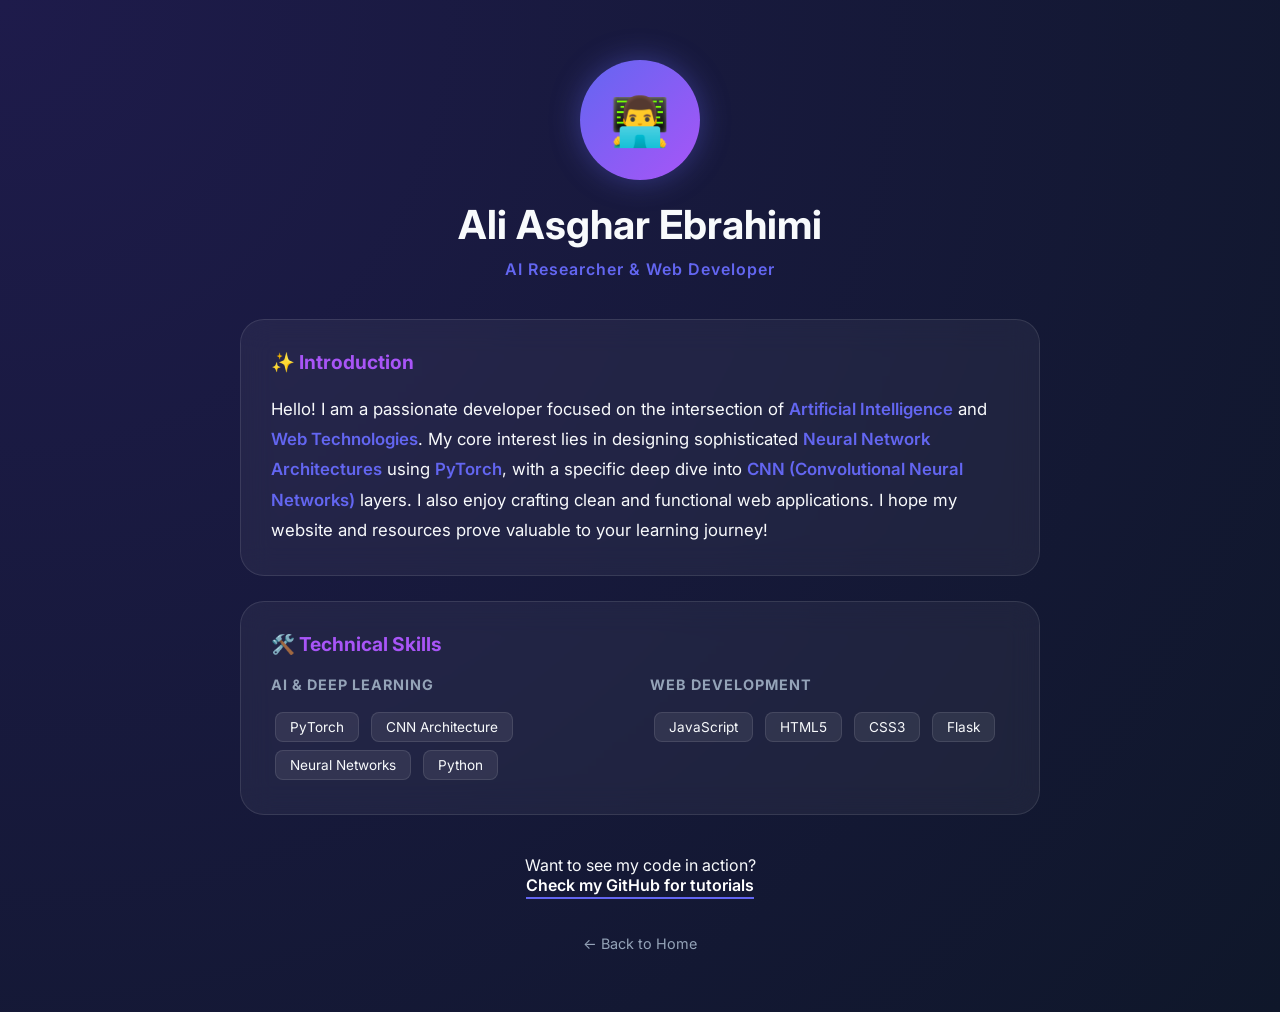
==== About.html @ 45d3e18f "Creating and filling out the 'About Me' file" ====
<!DOCTYPE html>
<html lang="en">
<head>
    <meta charset="UTF-8">
    <meta name="viewport" content="width=device-width, initial-scale=1.0">
    <title>About Me | Ali Asghar Ebrahimi</title>
    <style>
        @import url('https://fonts.googleapis.com/css2?family=Inter:wght@300;400;600;800&display=swap');

        :root {
            --primary: #6366f1;
            --secondary: #a855f7;
            --bg-dark: #0f172a;
            --glass: rgba(255, 255, 255, 0.05);
            --glass-border: rgba(255, 255, 255, 0.1);
            --text-main: #f8fafc;
            --text-dim: #94a3b8;
        }

        * { margin: 0; padding: 0; box-sizing: border-box; }

        body {
            font-family: 'Inter', sans-serif;
            background: radial-gradient(circle at top left, #1e1b4b, #0f172a);
            color: var(--text-main);
            min-height: 100vh;
            padding: 60px 20px;
            display: flex;
            justify-content: center;
        }

        .container {
            width: 100%;
            max-width: 800px;
            animation: fadeIn 1s ease-out;
        }

        @keyframes fadeIn {
            from { opacity: 0; }
            to { opacity: 1; }
        }

        .profile-section {
            text-align: center;
            margin-bottom: 40px;
        }

        .avatar-circle {
            width: 120px;
            height: 120px;
            margin: 0 auto 20px;
            background: linear-gradient(135deg, var(--primary), var(--secondary));
            border-radius: 50%;
            display: flex;
            justify-content: center;
            align-items: center;
            font-size: 3rem;
            box-shadow: 0 0 30px rgba(99, 102, 241, 0.4);
        }

        h1 { font-size: 2.5rem; margin-bottom: 10px; }
        .subtitle { color: var(--primary); font-weight: 600; letter-spacing: 1px; margin-bottom: 30px; }

        /* کارت‌ها */
        .glass-card {
            background: var(--glass);
            backdrop-filter: blur(15px);
            -webkit-backdrop-filter: blur(15px);
            border: 1px solid var(--glass-border);
            border-radius: 24px;
            padding: 30px;
            margin-bottom: 25px;
        }

        h2 {
            font-size: 1.2rem;
            margin-bottom: 20px;
            display: flex;
            align-items: center;
            gap: 10px;
            color: var(--secondary);
        }

        .bio-text {
            line-height: 1.8;
            color: var(--text-main);
            font-size: 1.05rem;
        }

        /* بخش مهارت‌ها */
        .skills-grid {
            display: grid;
            grid-template-columns: repeat(auto-fit, minmax(200px, 1fr));
            gap: 20px;
        }

        .skill-group h3 {
            font-size: 0.9rem;
            color: var(--text-dim);
            margin-bottom: 15px;
            text-transform: uppercase;
            letter-spacing: 1px;
        }

        .skill-tag {
            display: inline-block;
            background: rgba(255, 255, 255, 0.08);
            padding: 6px 14px;
            border-radius: 8px;
            font-size: 0.85rem;
            margin: 4px;
            border: 1px solid var(--glass-border);
            transition: all 0.3s;
        }

        .skill-tag:hover {
            background: var(--primary);
            transform: translateY(-3px);
        }

        .highlight {
            color: var(--primary);
            font-weight: 600;
        }

        /* فوتر مخصوص این صفحه */
        .about-footer {
            text-align: center;
            margin-top: 40px;
        }

        .cta-link {
            color: white;
            text-decoration: none;
            font-weight: 600;
            border-bottom: 2px solid var(--primary);
            padding-bottom: 2px;
            transition: all 0.3s;
        }

        .cta-link:hover {
            color: var(--secondary);
            border-color: var(--secondary);
        }

        .back-btn {
            display: block;
            text-align: center;
            margin-top: 40px;
            text-decoration: none;
            color: var(--text-dim);
            font-size: 0.9rem;
        }

        @media (max-width: 600px) {
            h1 { font-size: 2rem; }
            .skills-grid { grid-template-columns: 1fr; }
        }
    </style>
</head>
<body>

    <div class="container">
        <!-- بخش پروفایل -->
        <section class="profile-section">
            <div class="avatar-circle">👨‍💻</div>
            <h1>Ali Asghar Ebrahimi</h1>
            <p class="subtitle">AI Researcher & Web Developer</p>
        </section>

        <!-- بخش بیوگرافی -->
        <section class="glass-card">
            <h2>✨ Introduction</h2>
            <p class="bio-text">
                Hello! I am a passionate developer focused on the intersection of <span class="highlight">Artificial Intelligence</span> and <span class="highlight">Web Technologies</span>. 
                My core interest lies in designing sophisticated <span class="highlight">Neural Network Architectures</span> using <span class="highlight">PyTorch</span>, with a specific deep dive into <span class="highlight">CNN (Convolutional Neural Networks)</span> layers. 
                I also enjoy crafting clean and functional web applications. I hope my website and resources prove valuable to your learning journey!
            </p>
        </section>

        <!-- بخش مهارت‌ها -->
        <section class="glass-card">
            <h2>🛠️ Technical Skills</h2>
            <div class="skills-grid">
                <!-- گروه هوش مصنوعی -->
                <div class="skill-group">
                    <h3>AI & Deep Learning</h3>
                    <span class="skill-tag">PyTorch</span>
                    <span class="skill-tag">CNN Architecture</span>
                    <span class="skill-tag">Neural Networks</span>
                    <span class="skill-tag">Python</span>
                </div>
                <!-- گروه وب -->
                <div class="skill-group">
                    <h3>Web Development</h3>
                    <span class="skill-tag">JavaScript</span>
                    <span class="skill-tag">HTML5</span>
                    <span class="skill-tag">CSS3</span>
                    <span class="skill-tag">Flask</span>
                </div>
            </div>
        </section>

        <!-- بخش دعوت به اقدام -->
        <footer class="about-footer">
            <p>Want to see my code in action?</p>
            <a href="https://github.com/aliasgharebrahimi" target="_blank" class="cta-link">Check my GitHub for tutorials</a>
            
            <a href="index.html" class="back-btn">← Back to Home</a>
        </footer>
    </div>

</body>
</html>
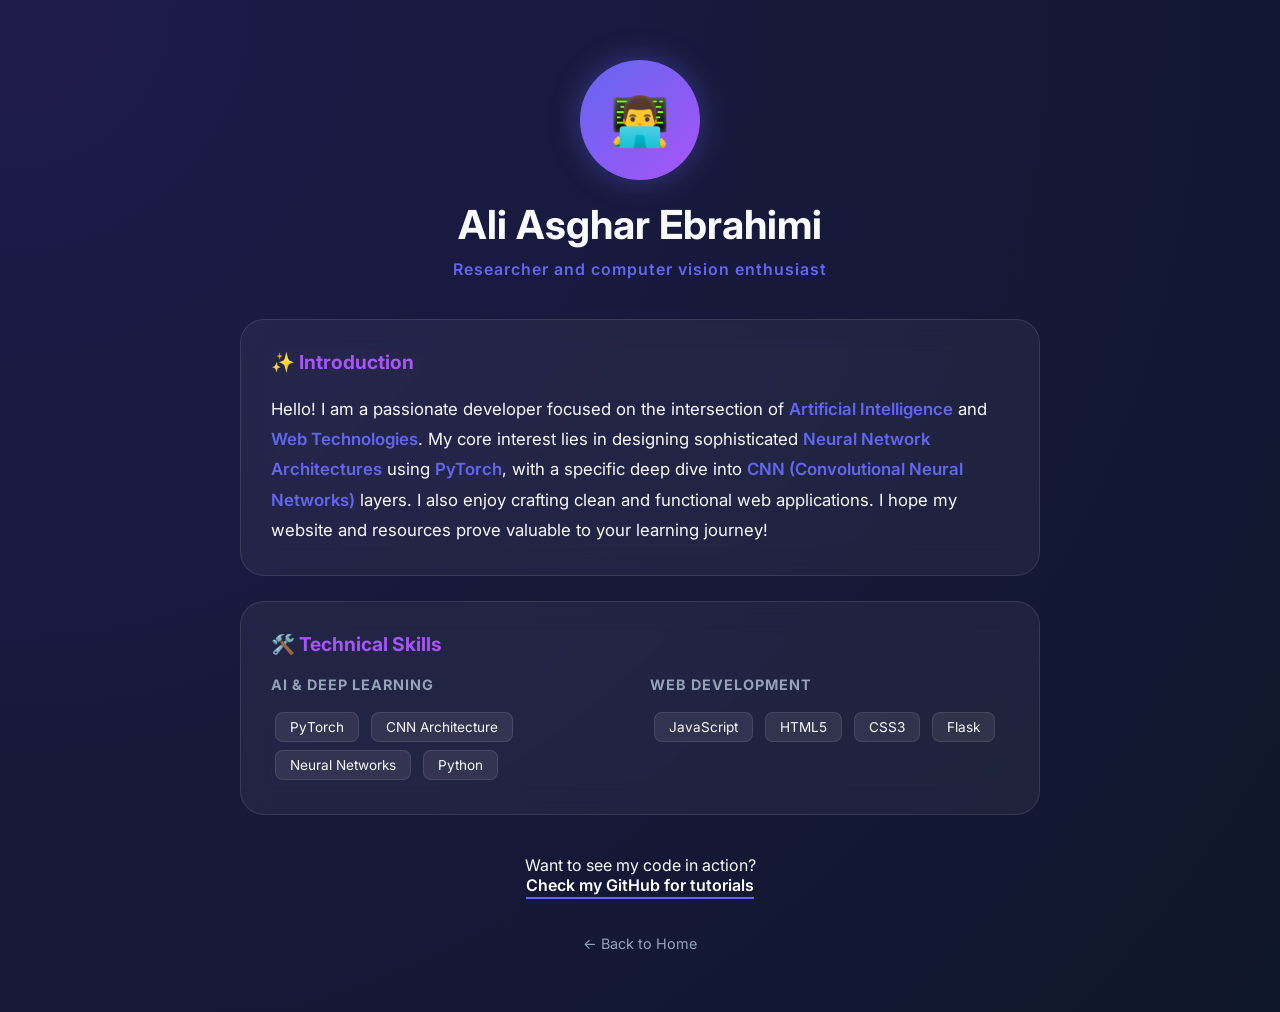
==== commit ebfab0ba: "Updata" ====
--- a/About.html
+++ b/About.html
@@ -165,7 +165,7 @@
         <section class="profile-section">
             <div class="avatar-circle">👨‍💻</div>
             <h1>Ali Asghar Ebrahimi</h1>
-            <p class="subtitle">AI Researcher & Web Developer</p>
+            <p class="subtitle">Researcher and computer vision enthusiast</p>
         </section>
 
         <!-- بخش بیوگرافی -->
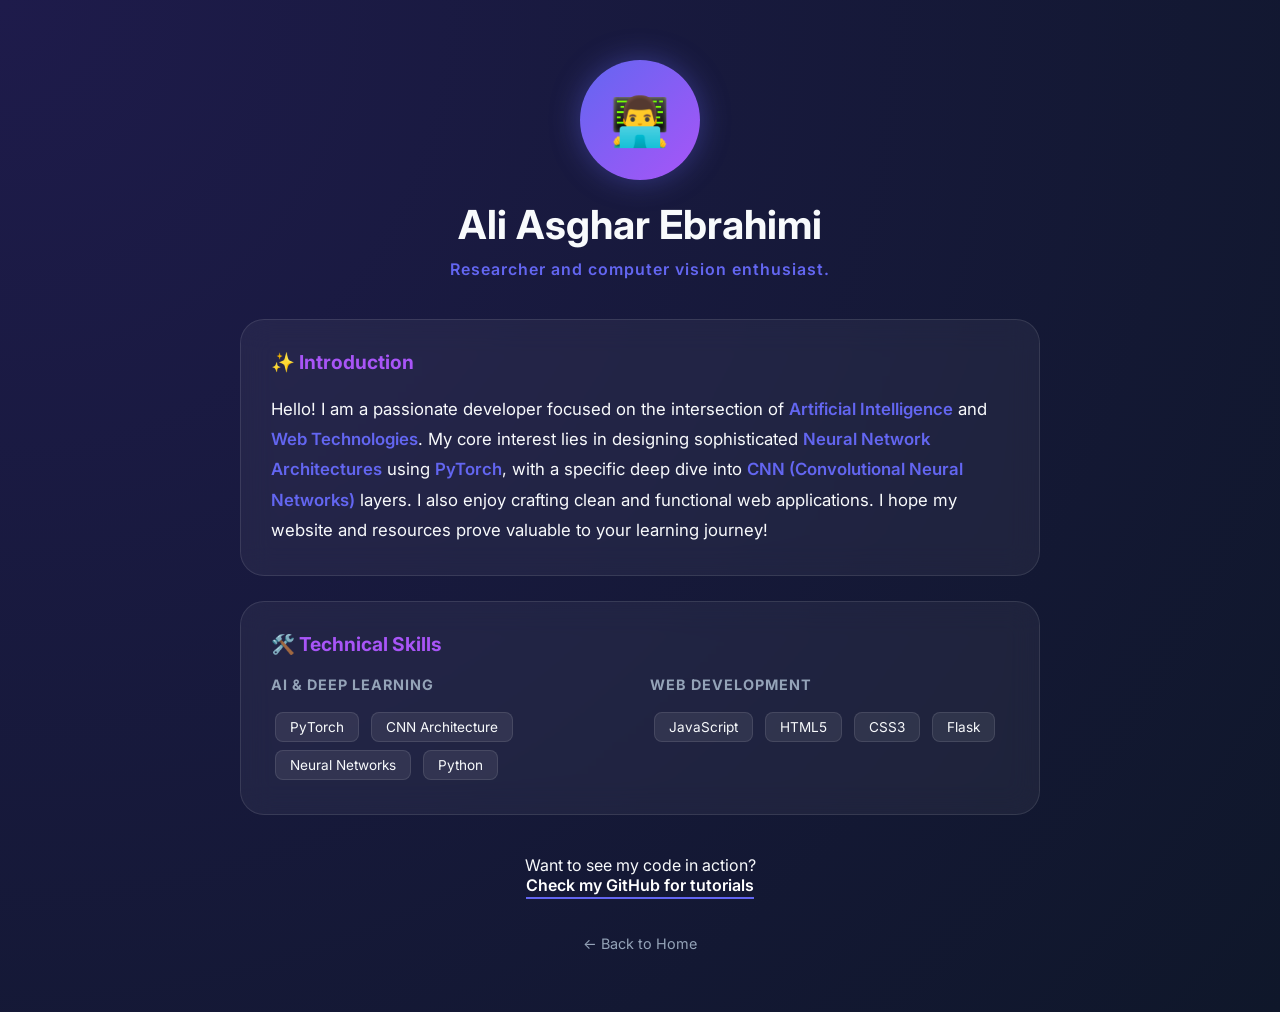
==== commit 8432cc72: "Updata" ====
--- a/About.html
+++ b/About.html
@@ -165,7 +165,7 @@
         <section class="profile-section">
             <div class="avatar-circle">👨‍💻</div>
             <h1>Ali Asghar Ebrahimi</h1>
-            <p class="subtitle">Researcher and computer vision enthusiast</p>
+            <p class="subtitle">Researcher and computer vision enthusiast.</p>
         </section>
 
         <!-- بخش بیوگرافی -->
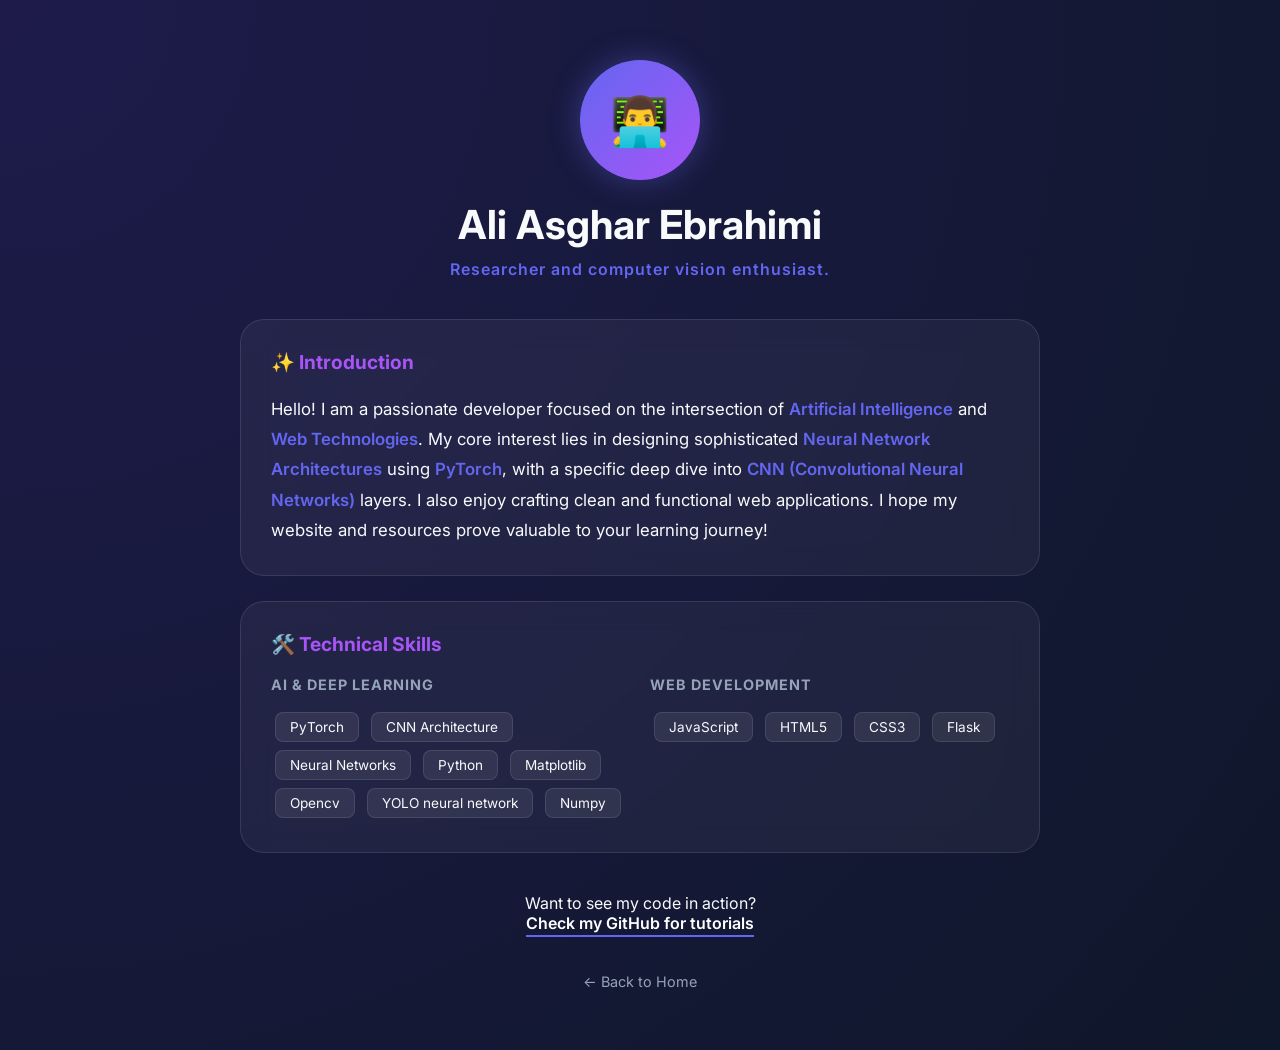
==== commit 81047cc3: "Adding new skills" ====
--- a/About.html
+++ b/About.html
@@ -189,6 +189,10 @@
                     <span class="skill-tag">CNN Architecture</span>
                     <span class="skill-tag">Neural Networks</span>
                     <span class="skill-tag">Python</span>
+                    <span class="skill-tag">Matplotlib</span>
+                    <span class="skill-tag">Opencv</span>
+                    <span class="skill-tag">YOLO neural network</span>
+                    <span class="skill-tag">Numpy</span>
                 </div>
                 <!-- گروه وب -->
                 <div class="skill-group">
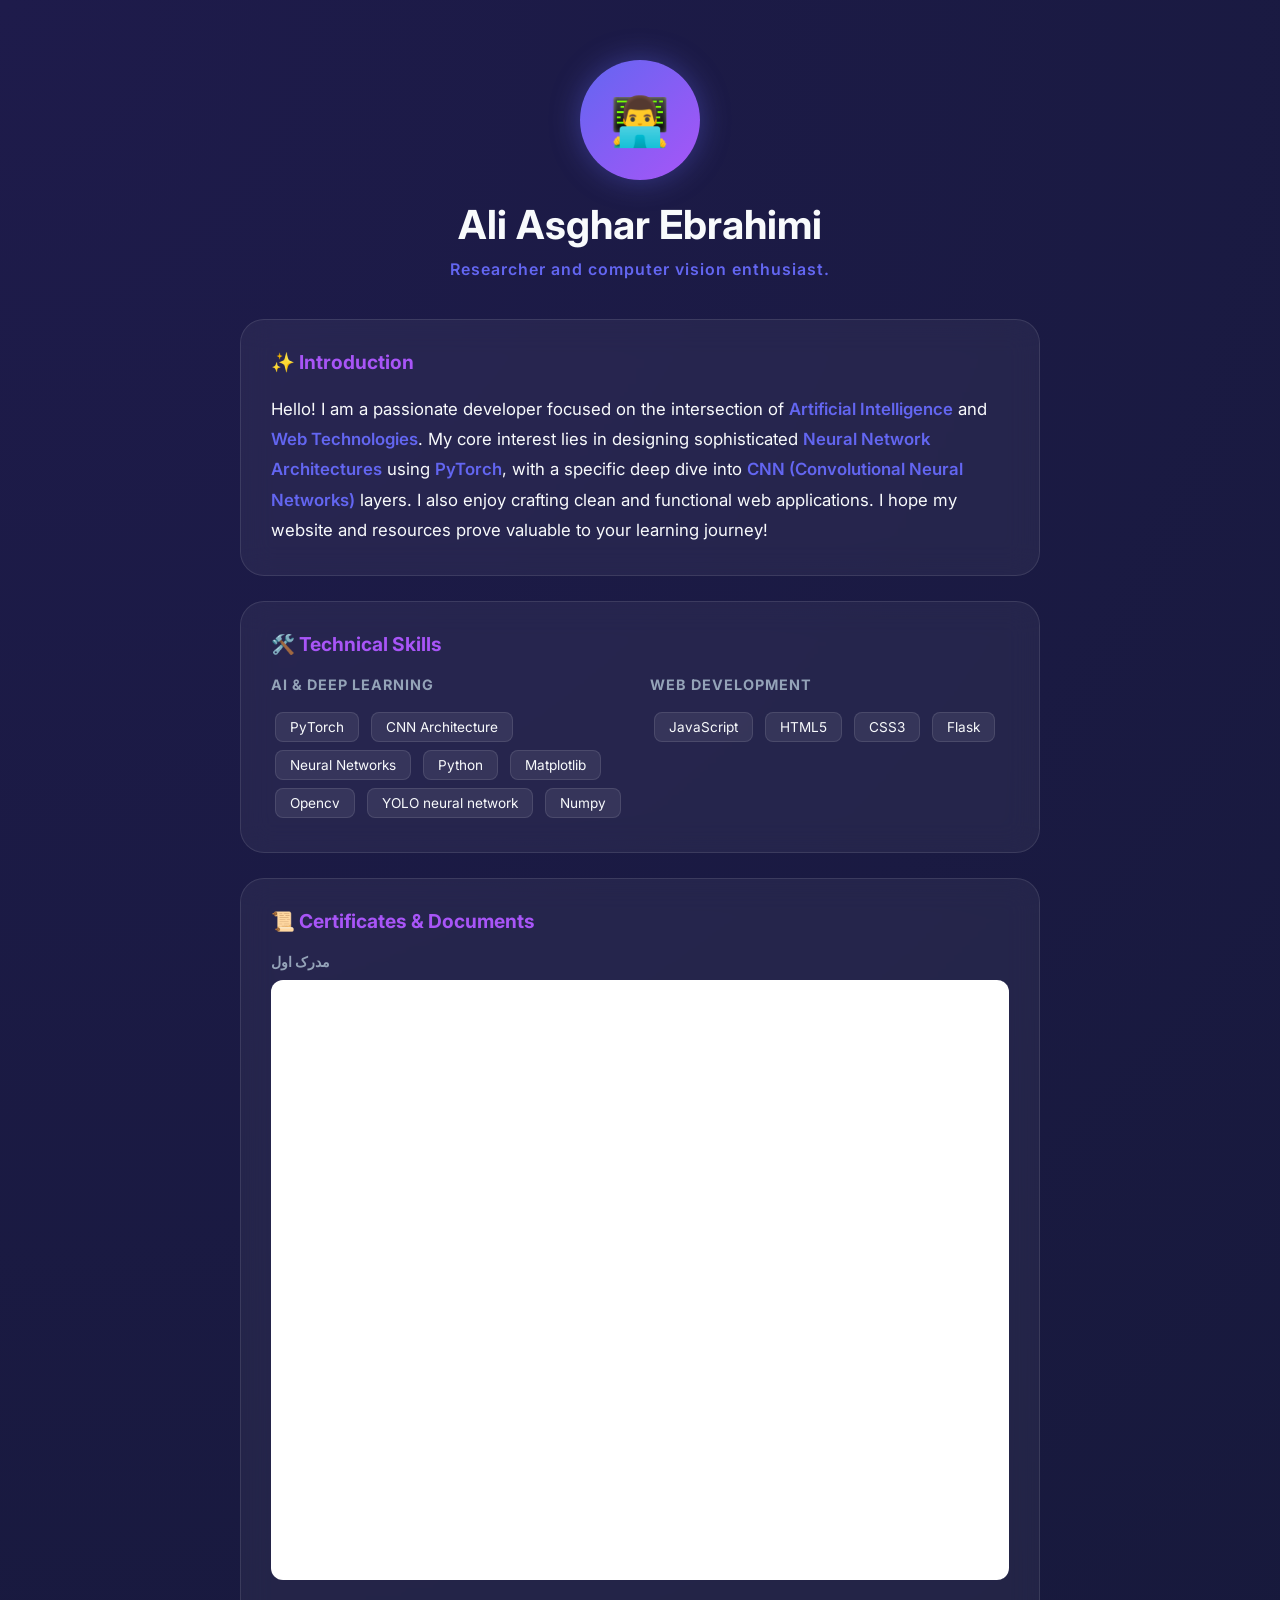
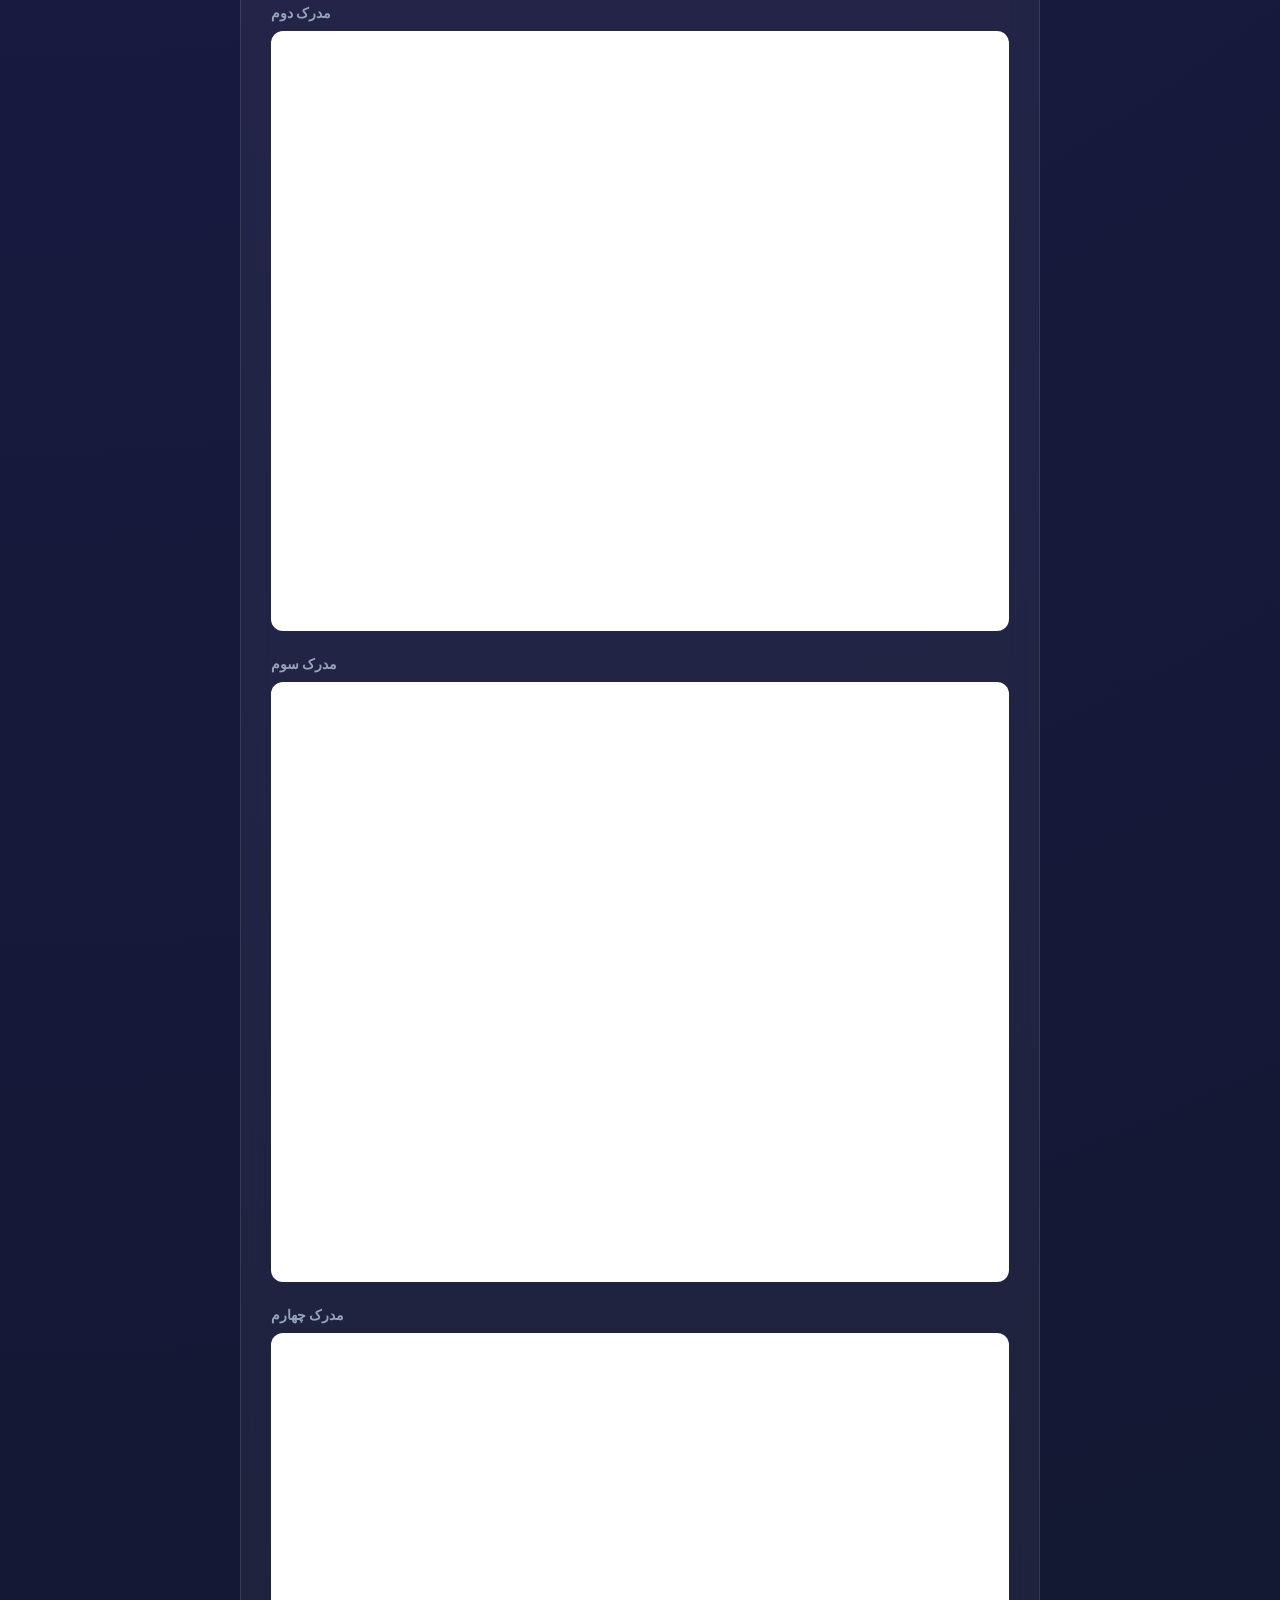
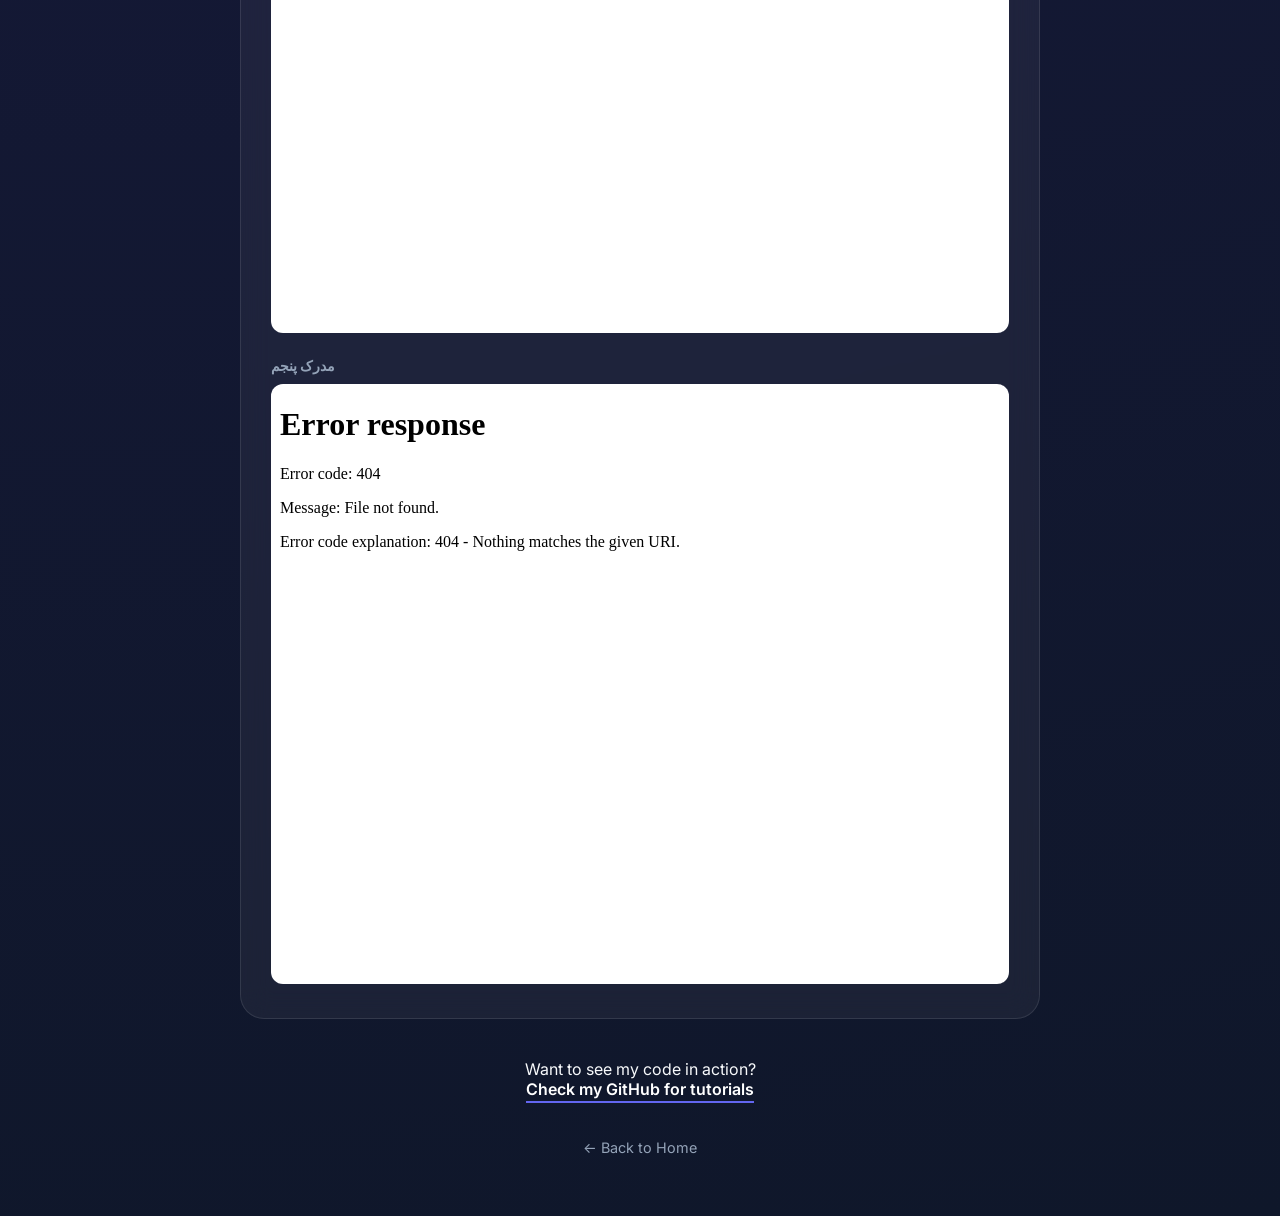
==== commit 8f4a887f: "Add Degree" ====
--- a/About.html
+++ b/About.html
@@ -204,6 +204,43 @@
                 </div>
             </div>
         </section>
+<section class="glass-card">
+    <h2>📜 Certificates & Documents</h2>
+    <div style="display: flex; flex-direction: column; gap: 20px;">
+        
+        <!-- مدرک ۱ -->
+        <div>
+            <h3 style="color: var(--text-dim); margin-bottom: 10px; font-size: 0.9rem;">مدرک اول</h3>
+            <iframe src="./01.pdf" width="100%" height="600px" style="border: 1px solid var(--glass-border); border-radius: 12px; background: white;"></iframe>
+        </div>
+
+        <!-- مدرک ۲ -->
+        <div>
+            <h3 style="color: var(--text-dim); margin-bottom: 10px; font-size: 0.9rem;">مدرک دوم</h3>
+            <iframe src="02.pdf" width="100%" height="600px" style="border: 1px solid var(--glass-border); border-radius: 12px; background: white;"></iframe>
+        </div>
+
+        <div>
+            <h3 style="color: var(--text-dim); margin-bottom: 10px; font-size: 0.9rem;">مدرک سوم</h3>
+            <iframe src="03.pdf" width="100%" height="600px" style="border: 1px solid var(--glass-border); border-radius: 12px; background: white;"></iframe>
+        </div>
+
+        <div>
+            <h3 style="color: var(--text-dim); margin-bottom: 10px; font-size: 0.9rem;">مدرک چهارم</h3>
+            <iframe src="04.pdf" width="100%" height="600px" style="border: 1px solid var(--glass-border); border-radius: 12px; background: white;"></iframe>
+        </div>
+
+        <div>
+            <h3 style="color: var(--text-dim); margin-bottom: 10px; font-size: 0.9rem;">مدرک پنجم</h3>
+            <iframe src="05.pdf" width="100%" height="600px" style="border: 1px solid var(--glass-border); border-radius: 12px; background: white;"></iframe>
+        </div>
+
+        <!-- بقیه مدارک رو هم همینطور اضافه کن -->
+        <!-- برای مدرک ۳ تا ۵ هم همین بلوک رو کپی کن و اسم فایل رو عوض کن -->
+
+    </div>
+</section>
+
 
         <!-- بخش دعوت به اقدام -->
         <footer class="about-footer">
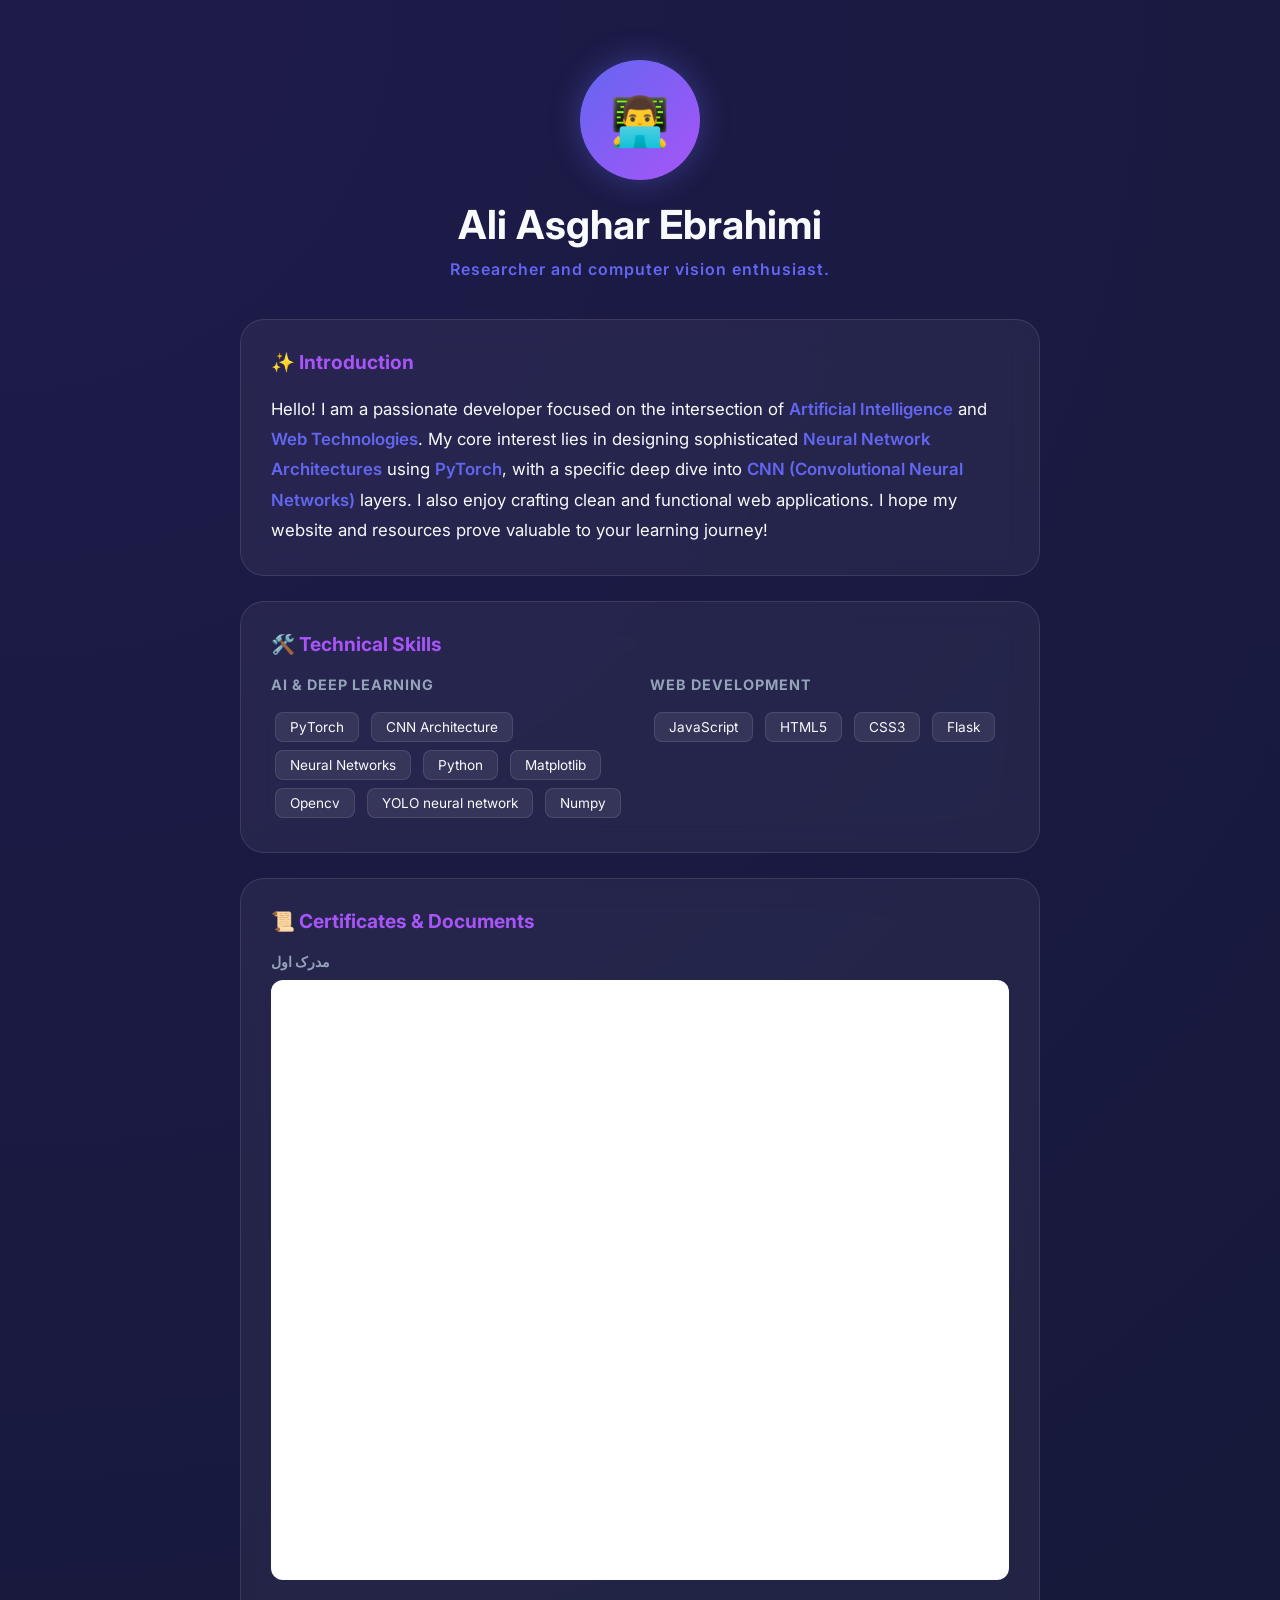
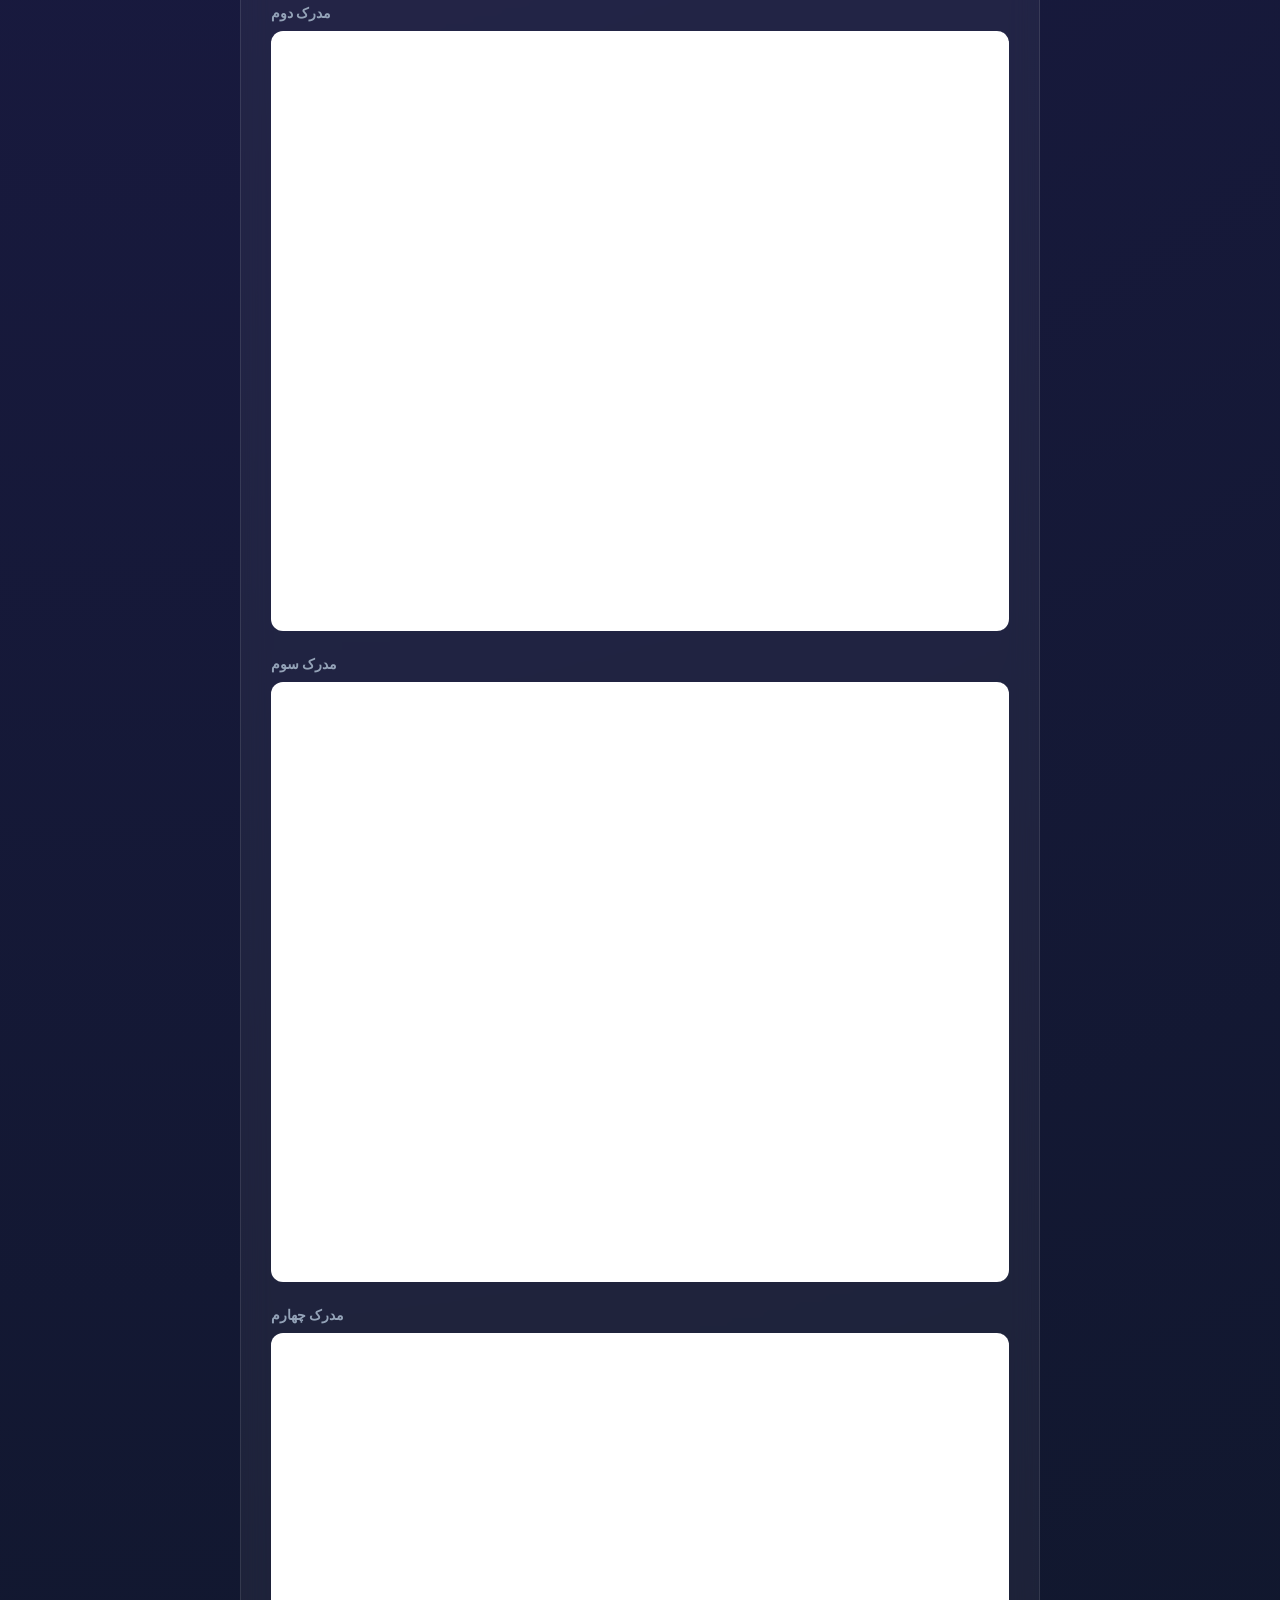
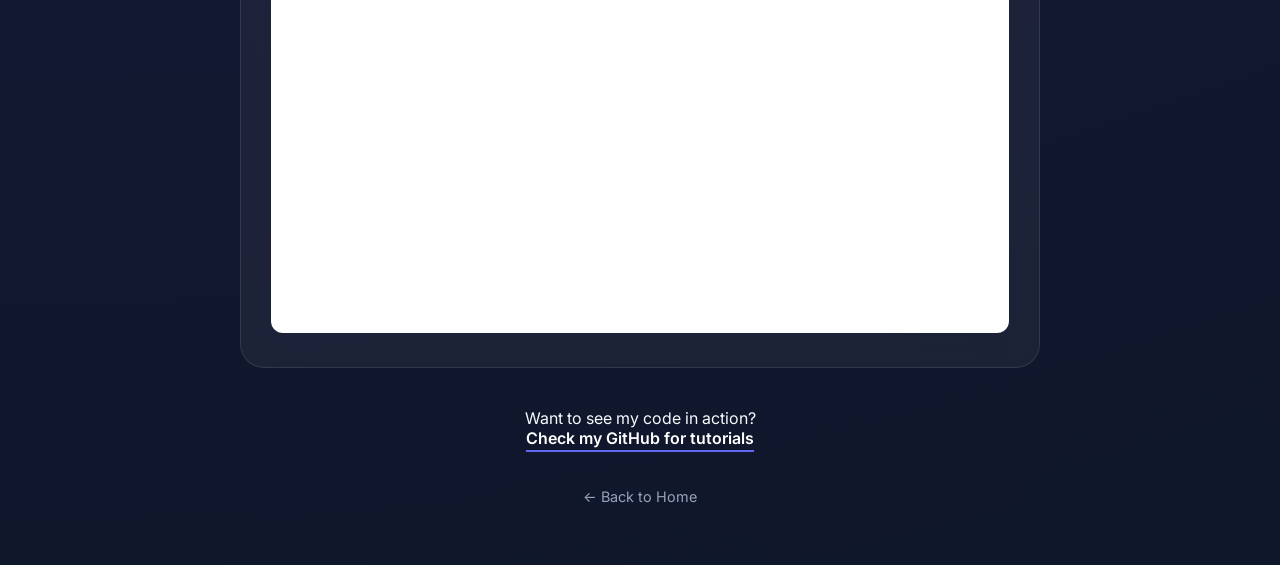
==== commit 757a7170: "Delete div 5" ====
--- a/About.html
+++ b/About.html
@@ -230,10 +230,10 @@
             <iframe src="04.pdf" width="100%" height="600px" style="border: 1px solid var(--glass-border); border-radius: 12px; background: white;"></iframe>
         </div>
 
-        <div>
+        <!-- <div>
             <h3 style="color: var(--text-dim); margin-bottom: 10px; font-size: 0.9rem;">مدرک پنجم</h3>
             <iframe src="05.pdf" width="100%" height="600px" style="border: 1px solid var(--glass-border); border-radius: 12px; background: white;"></iframe>
-        </div>
+        </div> -->
 
         <!-- بقیه مدارک رو هم همینطور اضافه کن -->
         <!-- برای مدرک ۳ تا ۵ هم همین بلوک رو کپی کن و اسم فایل رو عوض کن -->
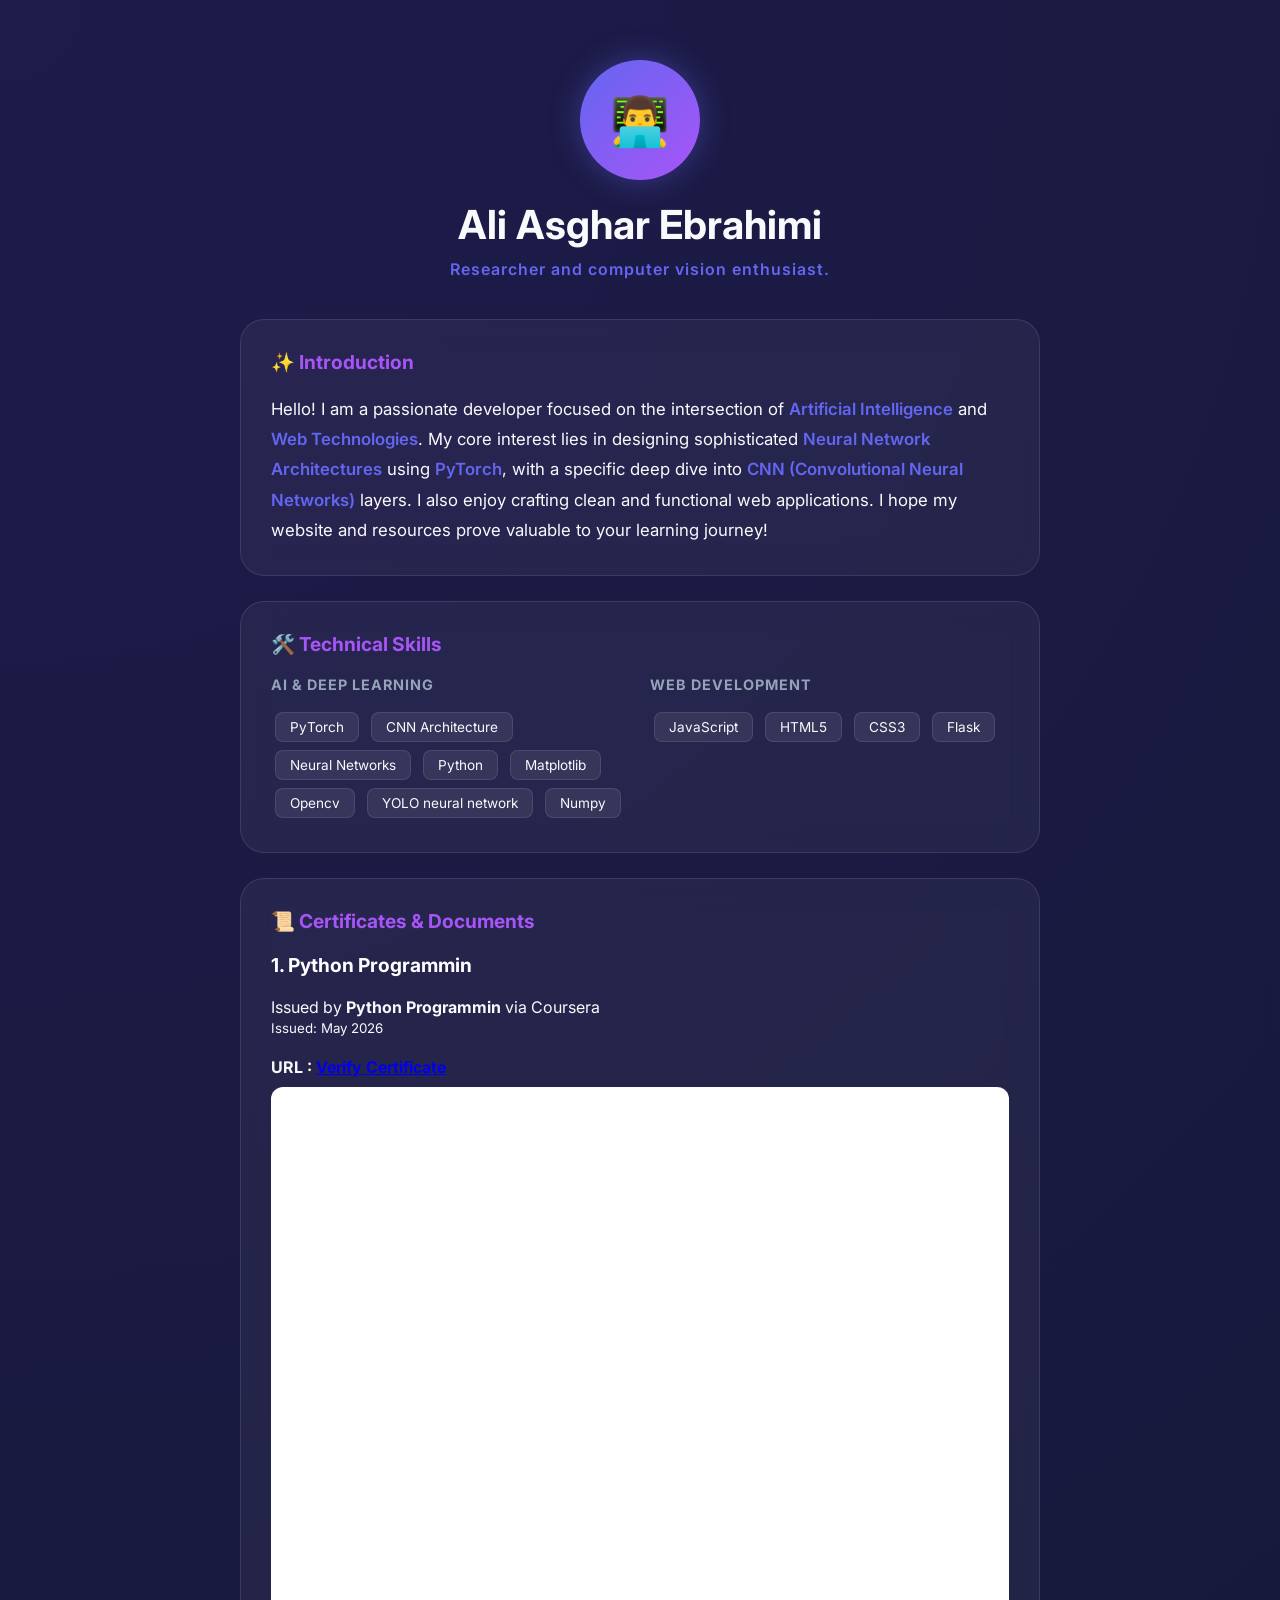
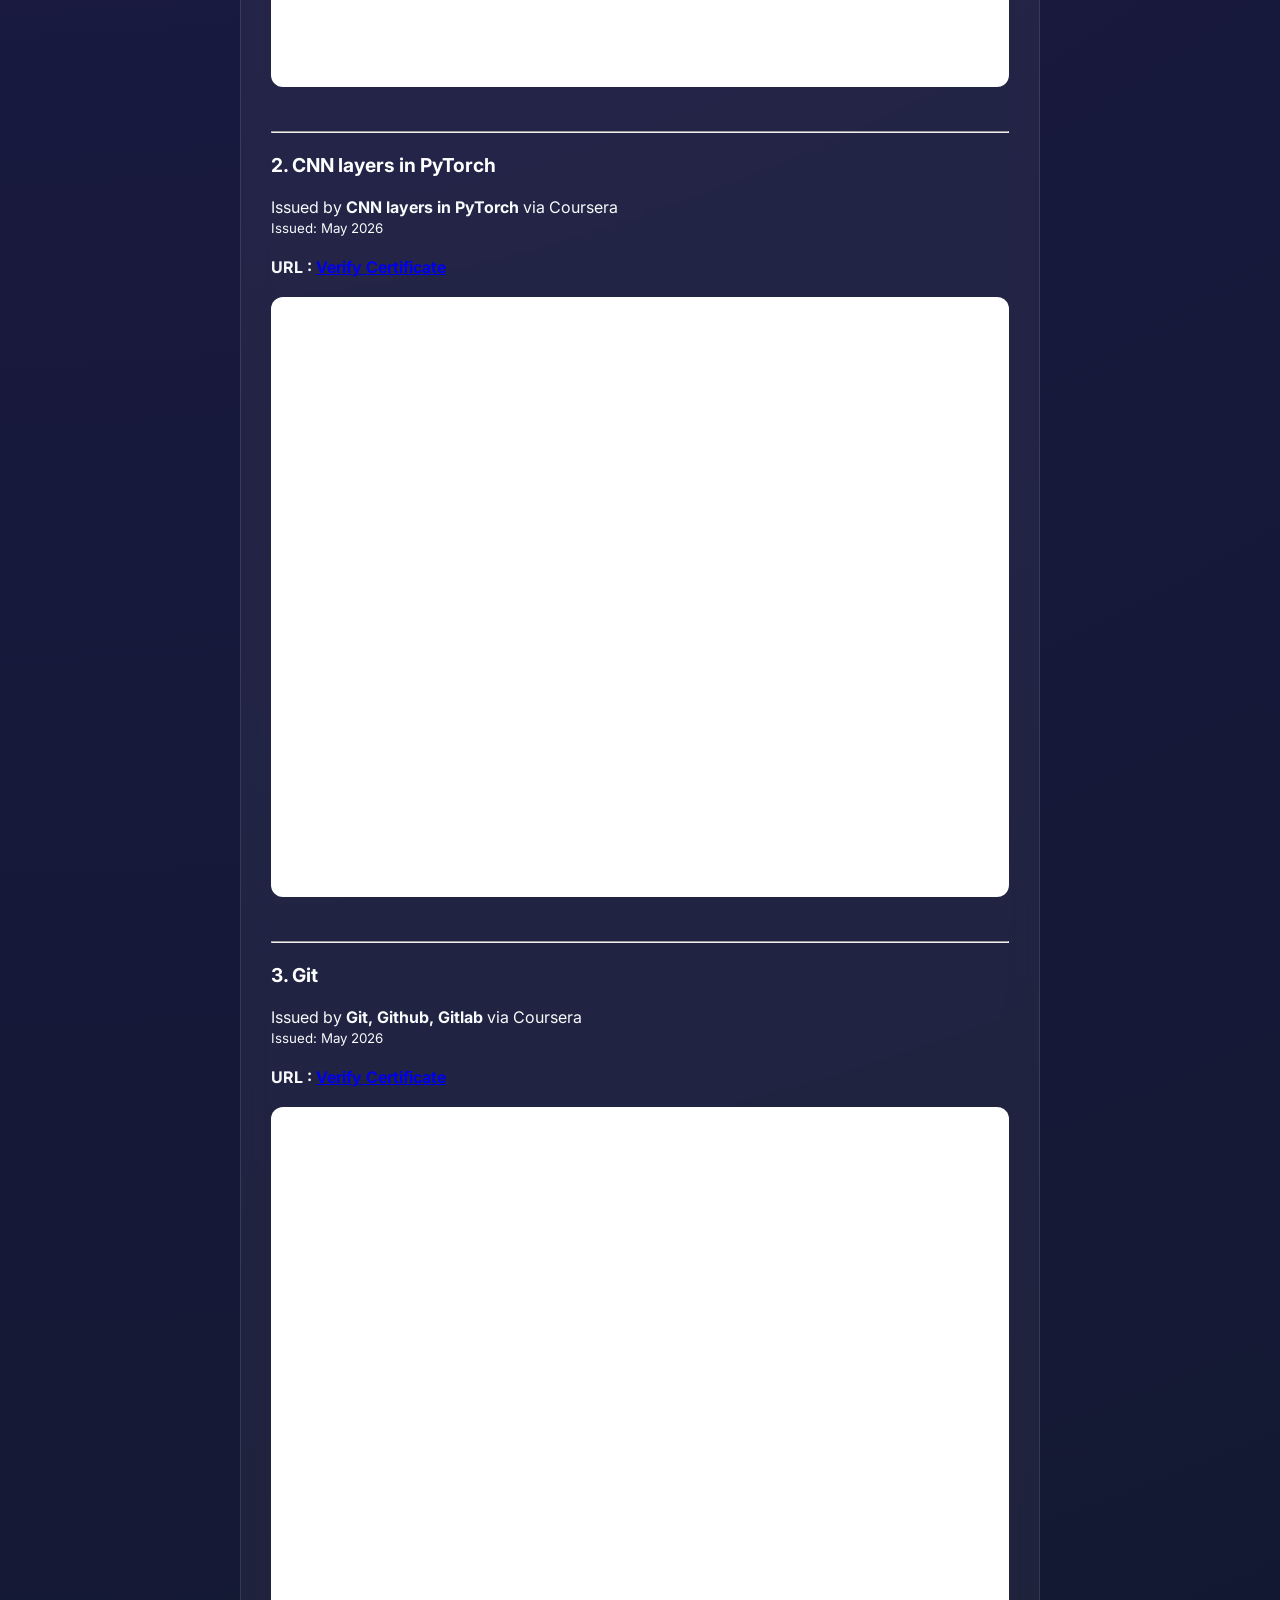
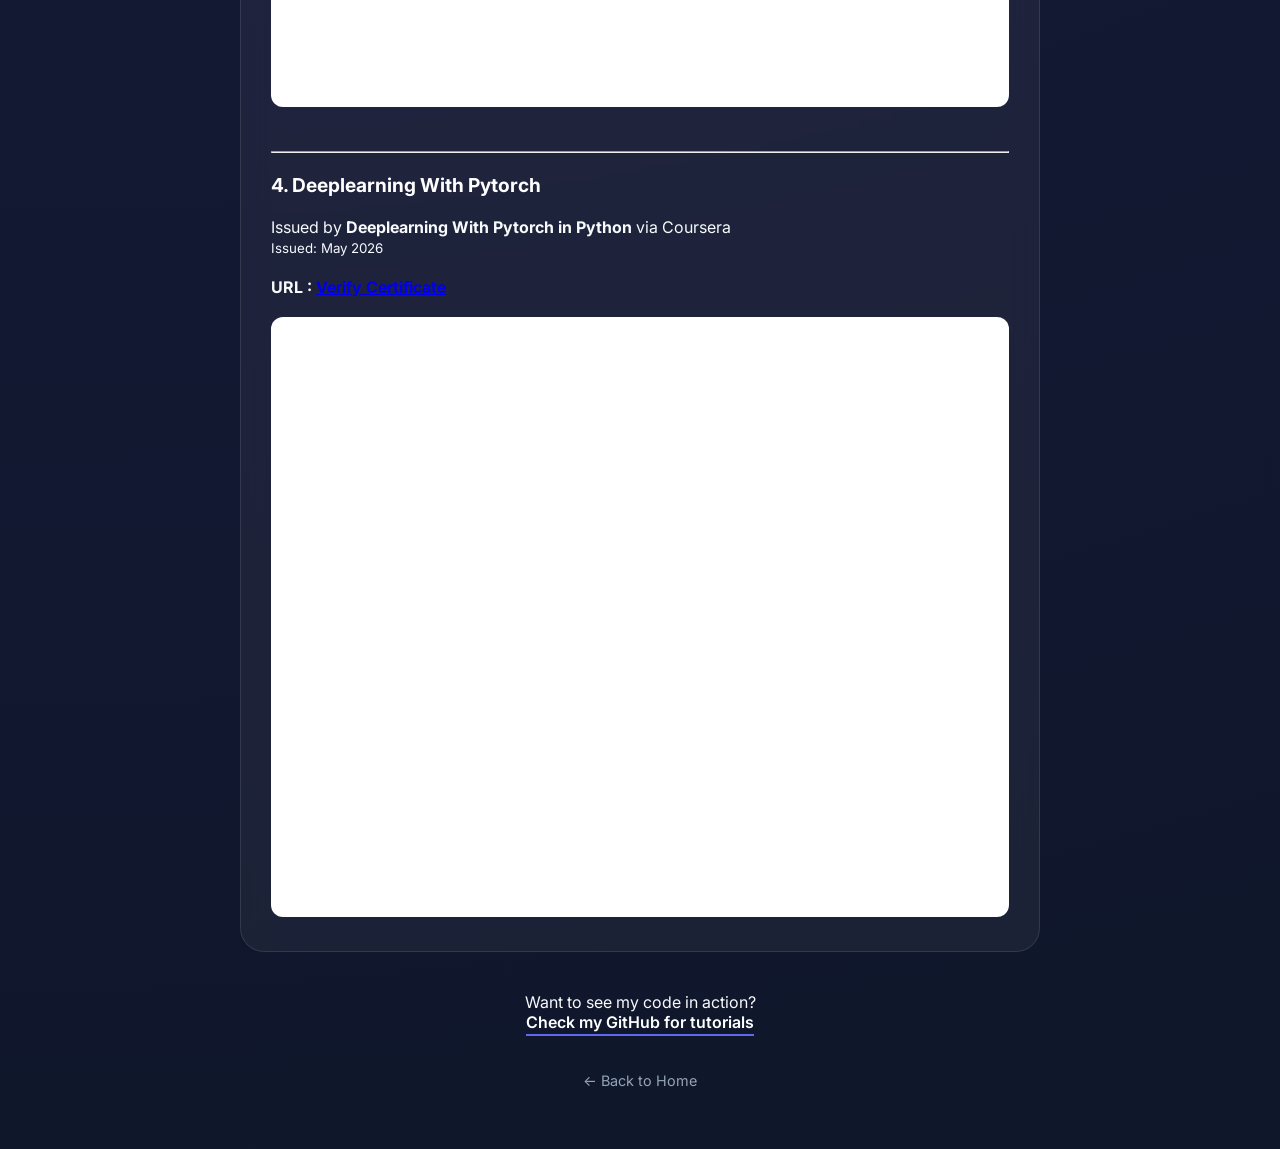
==== commit bbd26b1c: "Full Updata Certificate" ====
--- a/About.html
+++ b/About.html
@@ -208,37 +208,76 @@
     <h2>📜 Certificates & Documents</h2>
     <div style="display: flex; flex-direction: column; gap: 20px;">
         
-        <!-- مدرک ۱ -->
-        <div>
-            <h3 style="color: var(--text-dim); margin-bottom: 10px; font-size: 0.9rem;">مدرک اول</h3>
+        <!-- مدرک اول -->
+
+         <div class="certificate-item">
+            <h2 style="color: white;">1. Python Programmin</h2>
+            <p>Issued by <strong>Python Programmin</strong> via Coursera</p>
+            <p><small>Issued: May 2026</small></p>
+            <br>
+            <h4>URL : <a href="About.html" class="btn">Verify Certificate</a></h4>
+        <div>
+            <h3 style="color: var(--text-dim); margin-bottom: 10px; font-size: 0.9rem;"></h3>
             <iframe src="./01.pdf" width="100%" height="600px" style="border: 1px solid var(--glass-border); border-radius: 12px; background: white;"></iframe>
-        </div>
-
-        <!-- مدرک ۲ -->
-        <div>
-            <h3 style="color: var(--text-dim); margin-bottom: 10px; font-size: 0.9rem;">مدرک دوم</h3>
+            <br>
+            <br>
+            <br>
+            <hr>
+        </div>
+
+        <!-- مدرک دوم -->
+        <div>
+        <div class="certificate-item">
+            <br>
+            <h2 style="color: white;">2. CNN layers in PyTorch</h2>
+            <p>Issued by <strong>CNN layers in PyTorch</strong> via Coursera</p>
+            <p><small>Issued: May 2026</small></p>
+            <br>
+            <h4>URL : <a href="About.html" class="btn">Verify Certificate</a></h4>
+            <br>
+        </div>
             <iframe src="02.pdf" width="100%" height="600px" style="border: 1px solid var(--glass-border); border-radius: 12px; background: white;"></iframe>
-        </div>
-
-        <div>
-            <h3 style="color: var(--text-dim); margin-bottom: 10px; font-size: 0.9rem;">مدرک سوم</h3>
-            <iframe src="03.pdf" width="100%" height="600px" style="border: 1px solid var(--glass-border); border-radius: 12px; background: white;"></iframe>
-        </div>
-
-        <div>
-            <h3 style="color: var(--text-dim); margin-bottom: 10px; font-size: 0.9rem;">مدرک چهارم</h3>
-            <iframe src="04.pdf" width="100%" height="600px" style="border: 1px solid var(--glass-border); border-radius: 12px; background: white;"></iframe>
-        </div>
-
-        <!-- <div>
-            <h3 style="color: var(--text-dim); margin-bottom: 10px; font-size: 0.9rem;">مدرک پنجم</h3>
-            <iframe src="05.pdf" width="100%" height="600px" style="border: 1px solid var(--glass-border); border-radius: 12px; background: white;"></iframe>
-        </div> -->
-
-        <!-- بقیه مدارک رو هم همینطور اضافه کن -->
-        <!-- برای مدرک ۳ تا ۵ هم همین بلوک رو کپی کن و اسم فایل رو عوض کن -->
-
-    </div>
+            <br>
+            <br>
+            <br>
+            <hr>
+        </div>
+
+        <!-- مدرک سوم -->
+
+        <div>
+        <div class="certificate-item">
+            <br>
+            <h2 style="color: white;">3. Git</h2>
+            <p>Issued by <strong>Git, Github, Gitlab</strong> via Coursera</p>
+            <p><small>Issued: May 2026</small></p>
+            <br>
+            <h4>URL : <a href="About.html" class="btn">Verify Certificate</a></h4>
+            <br>
+        </div>
+            <iframe src="02.pdf" width="100%" height="600px" style="border: 1px solid var(--glass-border); border-radius: 12px; background: white;"></iframe>
+            <br>
+            <br>
+            <br>
+            <hr>
+        </div>
+
+        <!-- مدرک چهارم -->
+
+        <div>
+        <div class="certificate-item">
+            <br>
+            <h2 style="color: white;">4. Deeplearning With Pytorch</h2>
+            <p>Issued by <strong>Deeplearning With Pytorch in Python</strong> via Coursera</p>
+            <p><small>Issued: May 2026</small></p>
+            <br>
+            <h4>URL : <a href="About.html" class="btn">Verify Certificate</a></h4>
+            <br>
+        </div>
+            <iframe src="02.pdf" width="100%" height="600px" style="border: 1px solid var(--glass-border); border-radius: 12px; background: white;"></iframe>
+            <br>
+        </div>
+
 </section>
 
 
